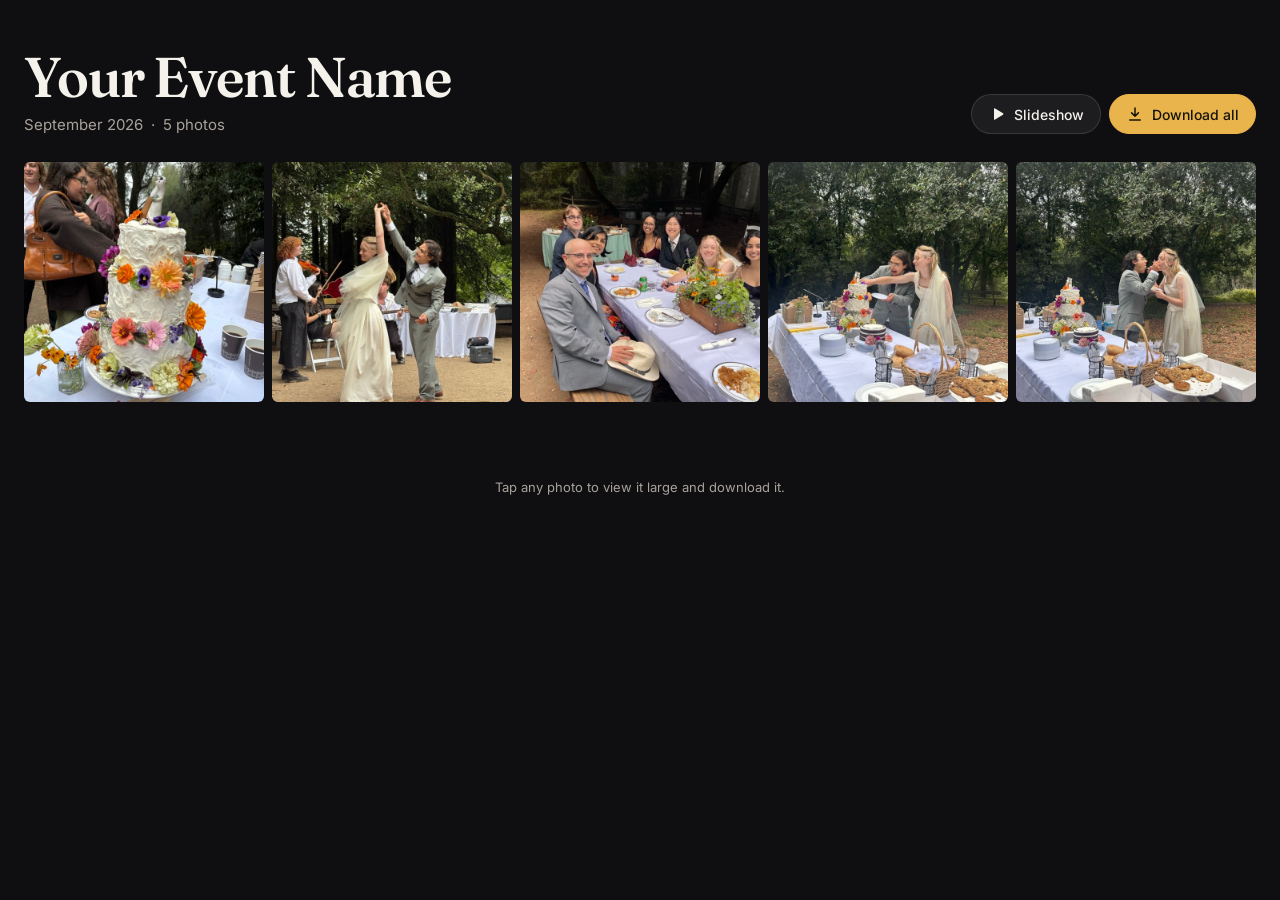
==== gallery.html @ d493816f "initial commit" ====
<!doctype html>
<html lang="en">
<head>
  <meta charset="utf-8">
  <meta name="viewport" content="width=device-width, initial-scale=1, viewport-fit=cover">
  <title>Event Photos</title>
  <meta name="theme-color" content="#0f0f11">
  <link rel="preconnect" href="https://fonts.googleapis.com">
  <link rel="preconnect" href="https://fonts.gstatic.com" crossorigin>
  <link href="https://fonts.googleapis.com/css2?family=Fraunces:opsz,wght@9..144,600&family=Inter:wght@400;500&display=swap" rel="stylesheet">
  <link rel="icon" href="data:image/svg+xml,%3Csvg xmlns=%27http://www.w3.org/2000/svg%27 viewBox=%270 0 24 24%27%3E%3Crect x=%272%27 y=%276%27 width=%2720%27 height=%2715%27 rx=%273%27 fill=%27%23e9b44c%27/%3E%3Cpath d=%27M8 6l1.5-3h5L16 6%27 fill=%27%23e9b44c%27/%3E%3Ccircle cx=%2712%27 cy=%2713.5%27 r=%274%27 fill=%27%23111%27/%3E%3C/svg%3E">
  <link rel="stylesheet" href="assets/style.css">
</head>
<body>

  <header class="g-header">
    <div>
      <h1 data-event-name>Event Photos</h1>
      <p class="meta"><span data-subtitle></span><span id="count"></span></p>
    </div>
    <div class="g-actions">
      <a class="btn" href="index.html">
        <svg viewBox="0 0 24 24" fill="currentColor"><path d="M8 5.5v13a1 1 0 0 0 1.5.86l10.5-6.5a1 1 0 0 0 0-1.72L9.5 4.64A1 1 0 0 0 8 5.5z"/></svg>
        Slideshow
      </a>
      <a class="btn" id="fullres" href="#" target="_blank" rel="noopener" hidden>
        <svg viewBox="0 0 24 24" fill="none" stroke="currentColor" stroke-width="2" stroke-linecap="round" stroke-linejoin="round"><path d="M14 4h6v6M20 4l-8 8M18 14v5a1 1 0 0 1-1 1H5a1 1 0 0 1-1-1V7a1 1 0 0 1 1-1h5"/></svg>
        Full-res originals
      </a>
      <button class="btn primary" id="zip">
        <svg viewBox="0 0 24 24" fill="none" stroke="currentColor" stroke-width="2" stroke-linecap="round" stroke-linejoin="round"><path d="M12 4v11m0 0l-4.5-4.5M12 15l4.5-4.5M5 20h14"/></svg>
        <span id="zip-label">Download all</span>
      </button>
    </div>
  </header>

  <main class="grid" id="grid"></main>
  <p class="g-footer">Tap any photo to view it large and download it.</p>

  <div class="lightbox" id="lb" role="dialog" aria-modal="true" aria-label="Photo viewer">
    <div class="lb-top">
      <span class="lb-count" id="lb-count"></span>
      <div class="right">
        <a class="icon-btn" id="lb-dl" href="#" download title="Download (D)">
          <svg viewBox="0 0 24 24" fill="none" stroke="currentColor" stroke-width="2" stroke-linecap="round" stroke-linejoin="round"><path d="M12 4v11m0 0l-4.5-4.5M12 15l4.5-4.5M5 20h14"/></svg>
          <span class="visually-hidden">Download</span>
        </a>
        <button class="icon-btn" id="lb-close" title="Close (Esc)">
          <svg viewBox="0 0 24 24" fill="none" stroke="currentColor" stroke-width="2" stroke-linecap="round"><path d="M6 6l12 12M18 6L6 18"/></svg>
          <span class="visually-hidden">Close</span>
        </button>
      </div>
    </div>
    <div class="lb-img"><img id="lb-img" alt=""></div>
    <button class="icon-btn big lb-nav lb-prev" id="lb-prev" title="Previous (←)">
      <svg viewBox="0 0 24 24" fill="none" stroke="currentColor" stroke-width="2" stroke-linecap="round" stroke-linejoin="round"><path d="M15 18l-6-6 6-6"/></svg>
      <span class="visually-hidden">Previous</span>
    </button>
    <button class="icon-btn big lb-nav lb-next" id="lb-next" title="Next (→)">
      <svg viewBox="0 0 24 24" fill="none" stroke="currentColor" stroke-width="2" stroke-linecap="round" stroke-linejoin="round"><path d="M9 18l6-6-6-6"/></svg>
      <span class="visually-hidden">Next</span>
    </button>
  </div>

  <script src="config.js"></script>
  <script src="photos.js"></script>
  <script src="assets/common.js"></script>
  <script src="assets/gallery.js"></script>
</body>
</html>
---- assets/style.css ----
:root {
  --bg: #0f0f11;
  --panel: rgba(18, 18, 20, 0.72);
  --line: rgba(255, 255, 255, 0.12);
  --fg: #f5f2ec;
  --muted: #a8a29a;
  --accent: #e9b44c;
  --radius: 12px;
  --display: "Fraunces", Georgia, serif;
  --body: "Inter", system-ui, -apple-system, "Segoe UI", sans-serif;
}

* { box-sizing: border-box; }
[hidden] { display: none !important; }
html, body { margin: 0; }
body {
  background: var(--bg);
  color: var(--fg);
  font-family: var(--body);
  -webkit-font-smoothing: antialiased;
}
a { color: inherit; }
button { font: inherit; color: inherit; }
.visually-hidden {
  position: absolute; width: 1px; height: 1px; overflow: hidden;
  clip: rect(0 0 0 0); white-space: nowrap;
}

/* ---------- Buttons ---------- */
.btn {
  display: inline-flex; align-items: center; gap: 8px;
  height: 40px; padding: 0 16px;
  border-radius: 999px;
  border: 1px solid var(--line);
  background: rgba(255, 255, 255, 0.06);
  color: var(--fg);
  font-size: 14px; font-weight: 500;
  text-decoration: none; white-space: nowrap;
  cursor: pointer;
  transition: background 0.15s, border-color 0.15s;
}
.btn:hover { background: rgba(255, 255, 255, 0.12); }
.btn:disabled { opacity: 0.6; cursor: progress; }
.btn.primary { background: var(--accent); border-color: var(--accent); color: #17130b; }
.btn.primary:hover { filter: brightness(1.08); }
.btn svg { width: 18px; height: 18px; flex: none; }

.icon-btn {
  display: inline-grid; place-items: center;
  width: 48px; height: 48px;
  border-radius: 999px; border: 0;
  background: transparent; color: var(--fg);
  cursor: pointer; text-decoration: none;
  transition: background 0.15s;
}
.icon-btn:hover { background: rgba(255, 255, 255, 0.14); }
.icon-btn svg { width: 22px; height: 22px; }
.icon-btn.big { width: 56px; height: 56px; background: rgba(255, 255, 255, 0.1); }
.icon-btn.big svg { width: 26px; height: 26px; }

:focus-visible { outline: 2px solid var(--accent); outline-offset: 2px; }

/* ---------- Slideshow page ---------- */
body.show { height: 100vh; height: 100dvh; overflow: hidden; }

.stage { position: fixed; inset: 0; background: #000; }
.layer {
  position: absolute; inset: 0;
  opacity: 0;
  transition: opacity 1.2s ease;
}
.layer.active { opacity: 1; }
.layer .blur {
  position: absolute; inset: -40px;
  background-size: cover; background-position: center;
  filter: blur(40px) brightness(0.45) saturate(1.2);
}
.layer img {
  position: absolute; inset: 0;
  width: 100%; height: 100%;
  object-fit: contain;
}
.layer.active img { animation: drift var(--slide-ms, 6000ms) linear both; }
@keyframes drift { from { transform: scale(1); } to { transform: scale(1.04); } }
@media (prefers-reduced-motion: reduce) {
  .layer { transition-duration: 0.3s; }
  .layer.active img { animation: none; }
}

.topbar {
  position: fixed; top: 0; left: 0; right: 0;
  display: flex; align-items: flex-start; justify-content: space-between; gap: 16px;
  padding: 20px 24px 48px;
  background: linear-gradient(to bottom, rgba(0,0,0,0.6), transparent);
  z-index: 5;
}
.brand h1 {
  margin: 0;
  font-family: var(--display); font-weight: 600;
  font-size: clamp(22px, 3vw, 32px); line-height: 1.1;
  letter-spacing: -0.01em;
}
.brand p { margin: 4px 0 0; color: var(--muted); font-size: 14px; }

.controls {
  position: fixed; left: 50%; bottom: 28px; transform: translateX(-50%);
  display: flex; align-items: center; gap: 4px;
  padding: 6px;
  border-radius: 999px;
  background: var(--panel);
  border: 1px solid var(--line);
  backdrop-filter: blur(14px); -webkit-backdrop-filter: blur(14px);
  z-index: 5;
}
.controls .sep { width: 1px; height: 24px; background: var(--line); margin: 0 4px; }

.progress {
  position: fixed; left: 0; right: 0; bottom: 0; height: 3px;
  background: rgba(255,255,255,0.08); z-index: 5;
}
.progress span {
  display: block; height: 100%; width: 0;
  background: var(--accent);
}
.progress span.run { animation: grow var(--slide-ms, 6000ms) linear forwards; }
.progress span.paused { animation-play-state: paused; }
@keyframes grow { from { width: 0; } to { width: 100%; } }

.topbar, .controls, .progress { transition: opacity 0.4s; }
body.idle .topbar, body.idle .controls, body.idle .progress { opacity: 0; }
body.idle { cursor: none; }

.toast {
  position: fixed; top: 50%; left: 50%; transform: translate(-50%, -50%);
  padding: 10px 18px; border-radius: 999px;
  background: var(--panel); border: 1px solid var(--line);
  font-size: 14px; pointer-events: none;
  opacity: 0; transition: opacity 0.25s; z-index: 6;
}
.toast.show { opacity: 1; }

.empty {
  position: fixed; inset: 0; display: grid; place-items: center;
  text-align: center; padding: 24px; color: var(--muted);
}

@media (max-width: 600px) {
  .topbar { padding: 14px 16px 40px; }
  .topbar .btn span { display: none; }
  .topbar .btn { padding: 0 12px; }
  .controls { bottom: 18px; gap: 0; }
  .icon-btn { width: 44px; height: 44px; }
  .icon-btn.big { width: 52px; height: 52px; }
}

/* ---------- Gallery page ---------- */
.g-header {
  max-width: 1400px; margin: 0 auto;
  padding: 48px 24px 28px;
  display: flex; align-items: flex-end; justify-content: space-between; gap: 24px;
  flex-wrap: wrap;
}
.g-header h1 {
  margin: 0;
  font-family: var(--display); font-weight: 600;
  font-size: clamp(32px, 5vw, 56px); line-height: 1.02;
  letter-spacing: -0.02em;
}
.g-header .meta { margin: 10px 0 0; color: var(--muted); font-size: 15px; }
.g-header .meta span + span::before { content: "·"; margin: 0 8px; }
.g-actions { display: flex; gap: 8px; flex-wrap: wrap; }

.grid {
  max-width: 1400px; margin: 0 auto;
  padding: 0 24px 64px;
  display: grid;
  grid-template-columns: repeat(auto-fill, minmax(200px, 1fr));
  gap: 8px;
}
.tile {
  position: relative; display: block;
  aspect-ratio: 1; padding: 0; border: 0;
  border-radius: 6px; overflow: hidden;
  background: #1b1b1e;
  cursor: zoom-in;
}
.tile img {
  width: 100%; height: 100%; object-fit: cover; display: block;
  opacity: 0; transition: opacity 0.4s, transform 0.4s;
}
.tile img.loaded { opacity: 1; }
.tile:hover img { transform: scale(1.03); }

.g-footer {
  text-align: center; color: var(--muted); font-size: 13px;
  padding: 0 24px 40px;
}

@media (max-width: 600px) {
  .g-header { padding: 28px 16px 20px; }
  .g-actions { width: 100%; }
  .g-actions .btn { flex: 1 1 auto; justify-content: center; padding: 0 12px; }
  .grid { padding: 0 16px 48px; gap: 4px; grid-template-columns: repeat(3, 1fr); }
  .tile { border-radius: 3px; }
}

/* ---------- Lightbox ---------- */
.lightbox {
  position: fixed; inset: 0; z-index: 20;
  background: rgba(8, 8, 9, 0.98);
  display: none;
}
.lightbox.open { display: block; }
.lb-img {
  position: absolute; inset: 64px 84px 40px;
}
.lb-img img {
  position: absolute; inset: 0;
  width: 100%; height: 100%;
  object-fit: contain;
  transition: opacity 0.2s;
}
.lb-img img.loading { opacity: 0.3; }
.lb-top {
  position: absolute; top: 0; left: 0; right: 0;
  display: flex; align-items: center; justify-content: space-between;
  padding: 10px 12px 10px 20px;
}
.lb-count { color: var(--muted); font-size: 14px; font-variant-numeric: tabular-nums; }
.lb-top .right { display: flex; gap: 4px; }
.lb-nav {
  position: absolute; top: 50%; transform: translateY(-50%);
}
.lb-prev { left: 12px; }
.lb-next { right: 12px; }

@media (max-width: 600px) {
  .lb-img { inset: 60px 0 60px; }
  .lb-nav { top: auto; bottom: 8px; transform: none; }
  .lb-prev { left: 16px; }
  .lb-next { right: 16px; }
}
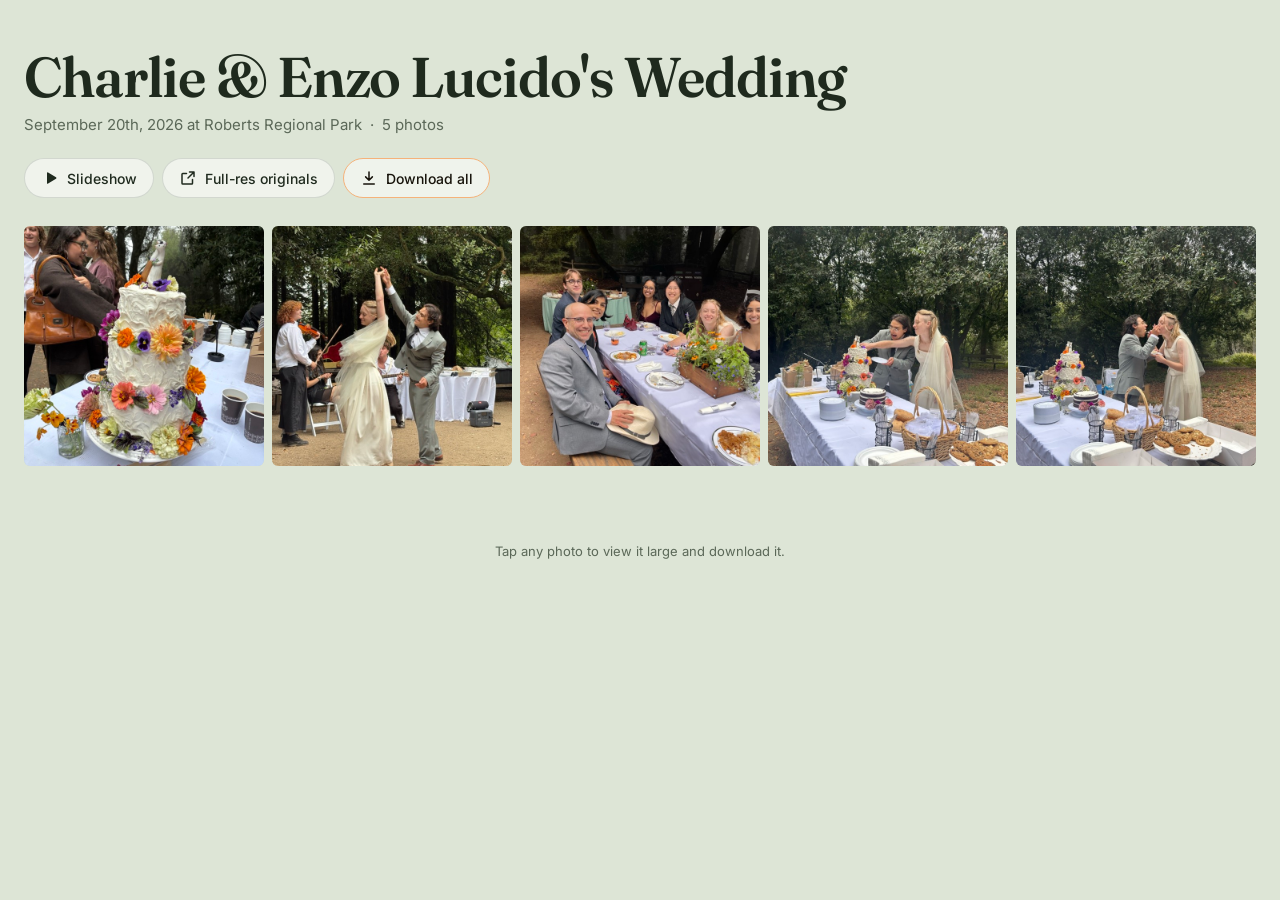
==== commit d765f473: "changed icon color" ====
--- a/gallery.html
+++ b/gallery.html
@@ -8,7 +8,7 @@
   <link rel="preconnect" href="https://fonts.googleapis.com">
   <link rel="preconnect" href="https://fonts.gstatic.com" crossorigin>
   <link href="https://fonts.googleapis.com/css2?family=Fraunces:opsz,wght@9..144,600&family=Inter:wght@400;500&display=swap" rel="stylesheet">
-  <link rel="icon" href="data:image/svg+xml,%3Csvg xmlns=%27http://www.w3.org/2000/svg%27 viewBox=%270 0 24 24%27%3E%3Crect x=%272%27 y=%276%27 width=%2720%27 height=%2715%27 rx=%273%27 fill=%27%23e9b44c%27/%3E%3Cpath d=%27M8 6l1.5-3h5L16 6%27 fill=%27%23e9b44c%27/%3E%3Ccircle cx=%2712%27 cy=%2713.5%27 r=%274%27 fill=%27%23111%27/%3E%3C/svg%3E">
+  <link rel="icon" href="data:image/svg+xml,%3Csvg xmlns=%27http://www.w3.org/2000/svg%27 viewBox=%270 0 24 24%27%3E%3Crect x=%272%27 y=%276%27 width=%2720%27 height=%2715%27 rx=%273%27 fill=%27%23F5B27A%27/%3E%3Cpath d=%27M8 6l1.5-3h5L16 6%27 fill=%27%23F5B27A%27/%3E%3Ccircle cx=%2712%27 cy=%2713.5%27 r=%274%27 fill=%27%23111%27/%3E%3C/svg%3E">
   <link rel="stylesheet" href="assets/style.css">
 </head>
 <body>
--- a/assets/style.css
+++ b/assets/style.css
@@ -240,3 +240,14 @@
   .lb-prev { left: 16px; }
   .lb-next { right: 16px; }
 }
+/* ---------- Light sage theme (gallery page) ---------- */
+body:not(.show) {
+  --bg: #DDE5D6;                       /* page background */
+  --fg: #1F2A1E;                       /* dark green-black text */
+  --muted: #5B6858;                    /* secondary text */
+  --line: rgba(31, 42, 30, 0.14);      /* button borders */
+}
+body:not(.show) .btn { background: rgba(255, 255, 255, 0.55); }
+body:not(.show) .btn:hover { background: rgba(255, 255, 255, 0.85); }
+body:not(.show) .tile { background: #CBD6C3; }  /* shown while thumbnails load */
+body:not(.show) .lightbox { --fg: #F5F2EC; --muted: #A8A29A; }  /* keep the photo viewer dark */
